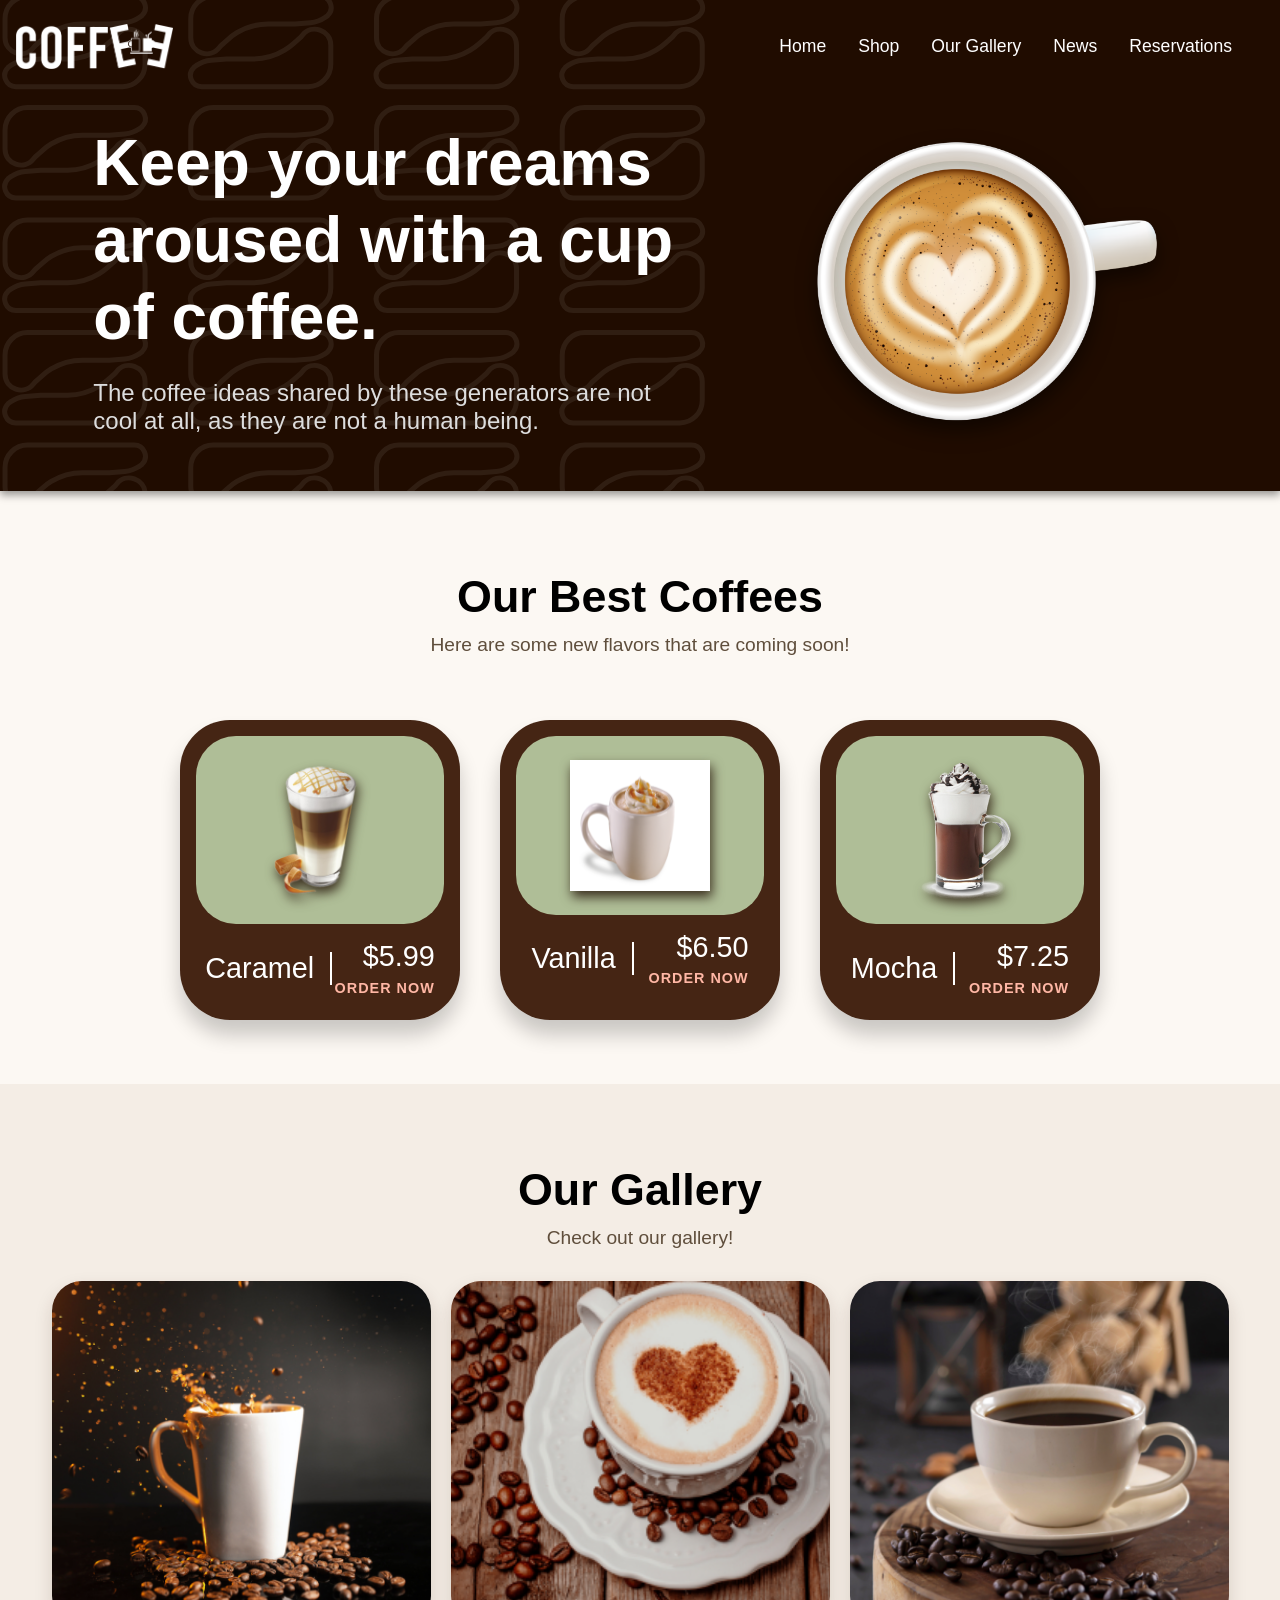
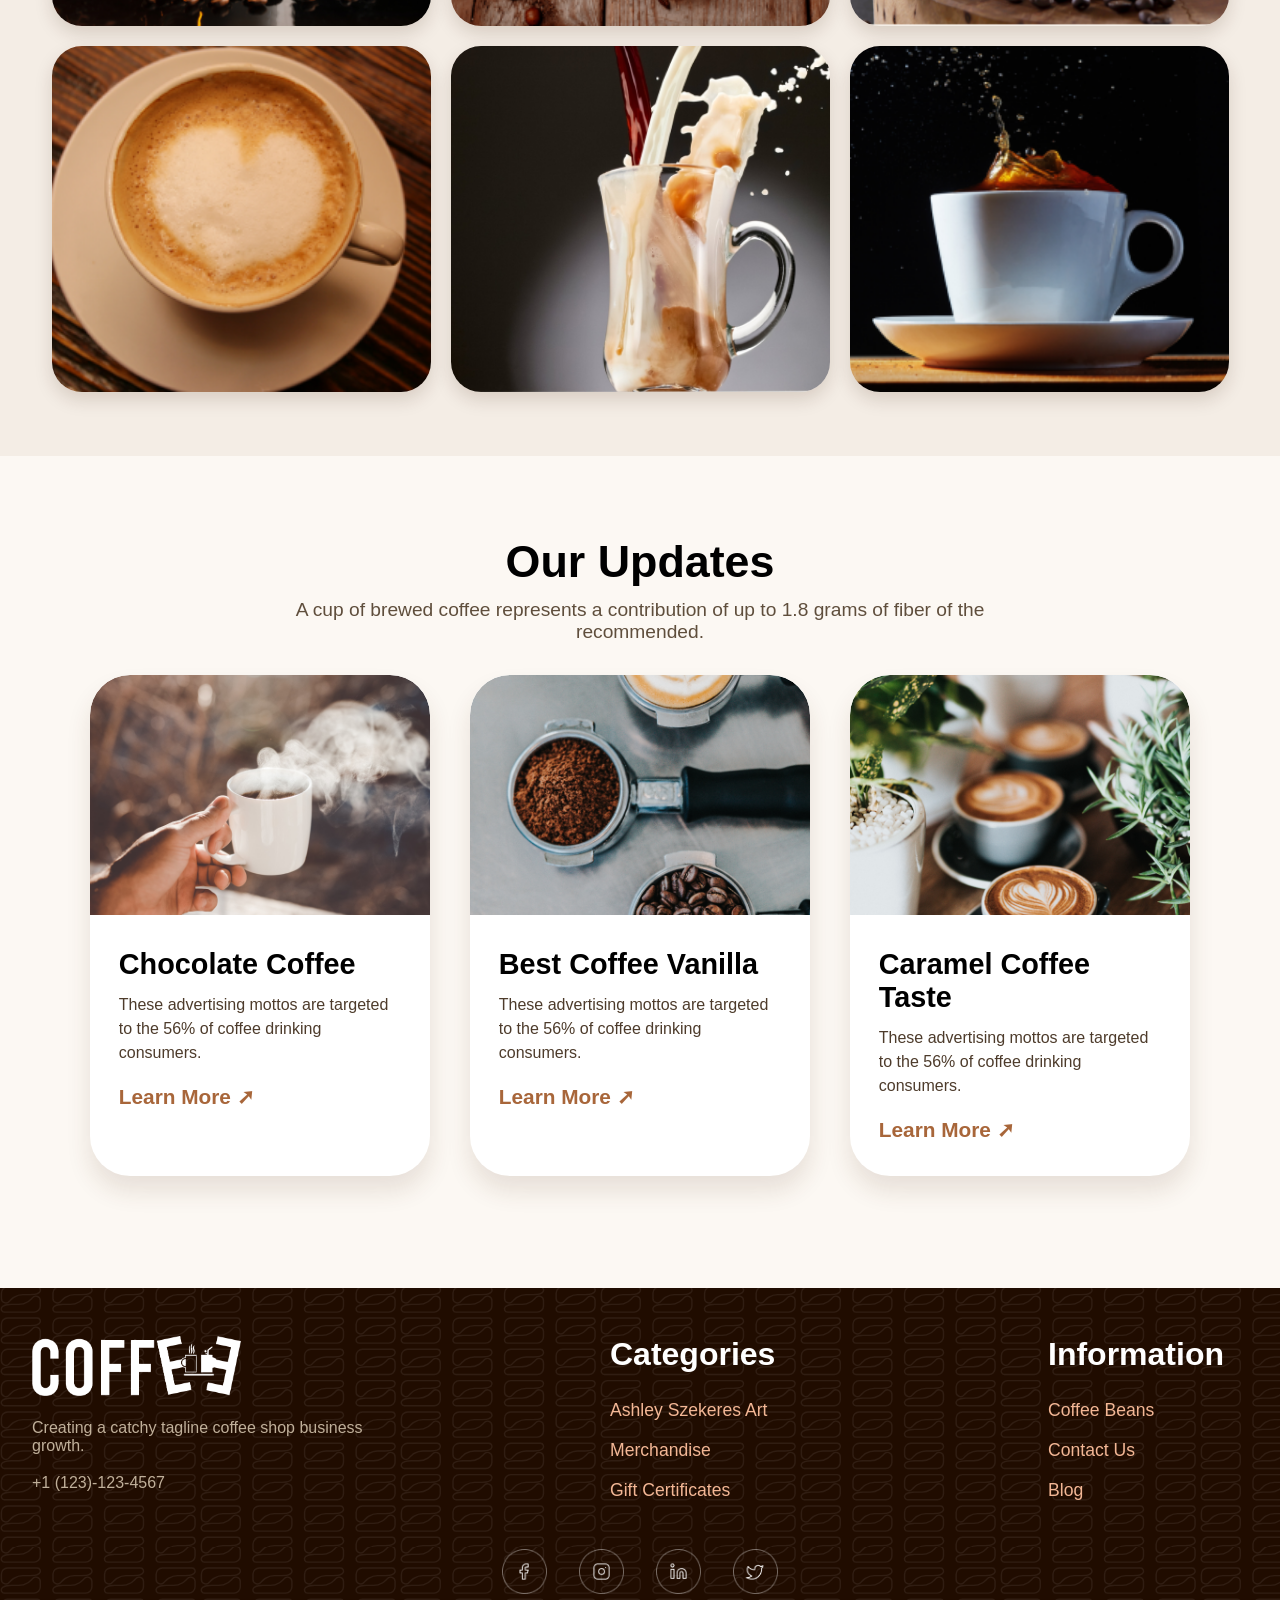
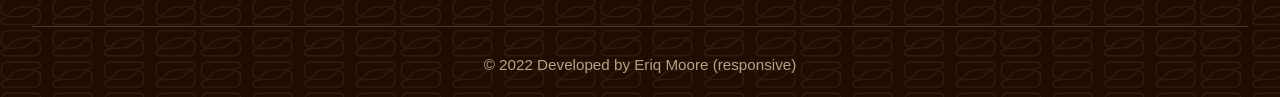
==== tast.html @ a54e6031 "add tast" ====
<!DOCTYPE html>
<html lang="en">
<head>
  <meta charset="UTF-8" />
  <meta name="viewport" content="width=device-width, initial-scale=1.0" />
  <title>MY COFFEE SHOP · responsive</title>
  <style>
    /* reset & base */
    * {
      margin: 0;
      padding: 0;
      box-sizing: border-box;
    }

    body {
      font-family: Arial, Helvetica, sans-serif;
      background-color: #fcf8f3;
      width: 100%;
      overflow-x: hidden;
    }

    /* ----- section 1 (hero) ----- */
    .sec1 {
      background-image: url('imgsorce/imgi_21_coffee-beans.svg'); /* fallback bean pattern */
      background-repeat: no-repeat;
      background-size: 45rem;
      background-color: #200c00;
      padding: 0 0 1.5rem 0;
      box-shadow: 0 4px 8px rgba(0,0,0,0.4);
      color: white;
    }

    header {
      padding: 1.5rem 1rem;
    }

    nav {
      display: flex;
      align-items: center;
      justify-content: space-between;
      flex-wrap: wrap;
    }

    .logo img {
      height: 45px;
      width: auto;
      display: block;
    }

    .manu {
      display: flex;
      align-items: center;
      gap: 2rem;
      list-style: none;
    }

    .manu li {
      color: white;
      font-size: 1.1rem;
      font-weight: 400;
      white-space: nowrap;
      cursor: default;
      transition: color 0.2s;
    }
    .manu li:hover { color: #e4b393; }

    .trogolbuton img {
      height: 45px;
      display: none;
      cursor: pointer;
      filter: brightness(0) invert(1);
    }

    /* hero row */
    .hero {
      display: flex;
      align-items: center;
      justify-content: space-evenly;
      flex-wrap: wrap;
      gap: 2rem;
      padding: 1rem 2rem 2rem;
    }

    .hero .taxt {
      max-width: 600px;
      min-width: 300px;
      flex: 1 1 400px;
    }

    .hero .taxt h1 {
      font-size: clamp(2.5rem, 8vw, 4rem);
      font-weight: 600;
      line-height: 1.2;
      margin: 1rem 0 1.5rem;
    }

    .hero .taxt p {
      font-size: clamp(1.1rem, 4vw, 1.5rem);
      color: #ddd;
      max-width: 560px;
    }

    .img-hero {
      flex: 0 1 400px;
      text-align: center;
    }
    .img-hero img {
      width: 100%;
      max-width: 500px;
      height: auto;
      filter: drop-shadow(0 10px 10px rgba(0,0,0,0.5));
    }

    /* ----- shared headings ----- */
    .heading {
      text-align: center;
      padding: 4rem 2rem 2rem;
    }
    .heading h2 {
      font-size: clamp(2rem, 6vw, 2.8rem);
      margin-bottom: 0.75rem;
    }
    .heading p {
      font-size: 1.2rem;
      color: #5f4e3c;
      max-width: 700px;
      margin: 0 auto;
    }

    /* ----- section 2 cards (best coffee) ----- */
    .sec2 {
      padding: 1rem 2rem 4rem;
    }
    .all-card {
      display: flex;
      flex-wrap: wrap;
      align-items: stretch;
      justify-content: center;
      gap: 2.5rem;
      margin-top: 2rem;
    }
    .card {
      width: 280px;
      background: #452514;
      border-radius: 50px;
      padding: 1rem 1rem 1.5rem;
      display: flex;
      flex-direction: column;
      box-shadow: 0 15px 20px rgba(0,0,0,0.2);
      transition: transform 0.2s;
    }
    .card:hover { transform: scale(1.02); }
    .img-card {
      background: #afbe97;
      border-radius: 40px;
      padding: 1.5rem 0.5rem;
      display: flex;
      justify-content: center;
      margin-bottom: 1rem;
    }
    .img-card img {
      width: 140px;
      height: auto;
      filter: drop-shadow(2px 6px 6px #3a2e1e);
    }
    .tast-card {
      display: flex;
      align-items: center;
      justify-content: space-around;
      color: white;
      padding: 0 0.5rem;
    }
    .tast-card .taxt {
      border-right: 2px solid white;
      padding-right: 1rem;
    }
    .tast-card .taxt h2 {
      font-size: 1.8rem;
      font-weight: 300;
    }
    .price {
      display: flex;
      flex-direction: column;
      gap: 0.4rem;
      align-items: flex-end;
    }
    .price h3 {
      font-size: 1.8rem;
      font-weight: 500;
    }
    .price a {
      color: #ffb7a5;
      text-decoration: none;
      font-weight: bold;
      font-size: 0.9rem;
      letter-spacing: 1px;
    }

    /* ----- section 3 gallery (grid) ----- */
    .sec3 {
      padding: 1rem 2rem 4rem;
      background: #f4ede5;
    }
    .img-gallery {
        justify-content: center;
        display: grid;
        grid-template-columns: 379px 379px 379px;
        grid-template-rows: auto;
        gap: 20px;
        max-width: 1300px;
        margin: 0 auto;
    }
    .img-gallery .img {
      overflow: hidden;
      border-radius: 30px;
      box-shadow: 0 8px 18px rgba(60, 30, 10, 0.15);
    }
    .img-gallery img {
      width: 100%;
      height: 100%;
      object-fit: cover;
      display: block;
      transition: transform 0.4s;
    }
    .img-gallery img:hover { transform: scale(1.05); }

    /* special offset for one image (optional keep) */
    #img5 { margin-top: 0; } /* reset, we rely on grid */

    /* ----- section 4 updates (cards) ----- */
    .sec4 {
      padding: 1rem 2rem 5rem;
    }
    .all-pdt-card {
      display: flex;
      flex-wrap: wrap;
      align-items: stretch;
      justify-content: center;
      gap: 2.5rem;
      max-width: 1300px;
      margin: 0 auto;
    }
    .pdt-card {
      width: 340px;
      background: white;
      border-radius: 40px;
      box-shadow: 0 15px 25px rgba(84, 48, 22, 0.12);
      transition: all 0.2s;
      overflow: hidden;
    }
    .pdt-card:hover { box-shadow: 0 20px 30px rgba(99, 59, 28, 0.25); }
    .pdt-card .img img {
      width: 100%;
      height: 240px;
      object-fit: cover;
      border-radius: 40px 40px 0 0;
    }
    .pdt-card .taxt {
      padding: 1.8rem 1.8rem 2rem;
    }
    .pdt-card .taxt h2 {
      font-size: 1.8rem;
      margin-bottom: 0.5rem;
    }
    .pdt-card .taxt p {
      color: #4d3b2b;
      margin: 0.8rem 0 1.2rem;
      line-height: 1.5;
    }
    .pdt-card .taxt a {
      text-decoration: none;
    }
    .pdt-card .taxt h3 {
      color: #a8663a;
      font-size: 1.3rem;
      display: inline-block;
      border-bottom: 2px solid transparent;
      transition: border-color 0.2s;
    }
    .pdt-card .taxt h3:hover { border-color: #a8663a; }

    /* ----- footer / sec5 ----- */
    .sec5 {
      background-image: url('imgsorce/imgi_21_coffee-beans.svg');
      background-size: 200px;
      background-color: #200c00;
      color: white;
      padding: 3rem 2rem 1.5rem;
      margin-top: 2rem;
    }
    .fut-taxt {
      display: flex;
      flex-wrap: wrap;
      justify-content: space-between;
      gap: 3rem 2rem;
      max-width: 1300px;
      margin: 0 auto 3rem;
    }
    .one, .tow, .three {
      display: flex;
      flex-direction: column;
      gap: 1.2rem;
      min-width: 200px;
    }
    .one p { color: #c0b09a; max-width: 340px; }
    .tow a, .three a {
      color: #f3b795;
      text-decoration: none;
      font-size: 1.1rem;
    }
    .tow a:hover, .three a:hover { text-decoration: underline; }
    .tow h1, .three h1 {
      font-size: 2rem;
      margin-bottom: 0.5rem;
      color: white;
    }
    .logo-fut img { height: 60px; }

    .sos-logo {
      display: flex;
      justify-content: center;
      gap: 2rem;
      margin: 2.5rem 0 2rem;
    }
    .sos-logo .logo img {
      height: 45px;
      width: auto;
      filter: brightness(0) invert(1);
      transition: transform 0.2s;
    }
    .sos-logo .logo img:hover { transform: scale(1.15); }

    .copy {
      text-align: center;
      color: #b9a187;
      font-size: 0.95rem;
      border-top: 1px solid #4d3624;
      padding-top: 1.8rem;
    }

    /* ---------- responsive breakpoints ---------- */

    /* tablet & medium screens */
    @media (max-width: 900px) {
      .hero .taxt h1 { font-size: 3rem; }
      .fut-taxt { flex-direction: column; align-items: flex-start; }
    }

    /* mobile main breakpoint 778px */
    @media (max-width: 778px) {
      /* header collapse */
      .manu li:not(:last-child) { display: none; }
      .trogolbuton img { display: block; }

      .hero {
        flex-direction: column;
        text-align: center;
      }
      .hero .taxt p { margin-left: auto; margin-right: auto; }

      /* section2 cards become column but fine */
      .all-card { gap: 2rem; }

      /* gallery grid single column already ok */

      /* product cards */
      .pdt-card { width: 100%; max-width: 450px; }

      /* footer */
      .fut-taxt { gap: 2rem; }
      .one p { width: auto; }
    }

    /* small phones */
    @media (max-width: 480px) {
      .logo img { height: 38px; }
      .manu { gap: 1rem; }
      .hero .taxt h1 { font-size: 2.4rem; }
      .heading { padding: 2.5rem 1rem; }
      .sec2, .sec3, .sec4 { padding-left: 1rem; padding-right: 1rem; }
      .card { width: 100%; }
    }

    /* re-enable previously hidden sections (they were set to display:none) */
    .sec2, .sec3, .sec4, .sec5 {
      display: block; /* override old inline style */
    }
    /* additionally ensure sec2 etc visible */
    .sec2 { display: block; }
    .sec3 { display: block; }
    .sec4 { display: block; }
    .sec5 { display: block; }
  </style>
</head>
<body>
  <div class="sec1">
    <header>
      <nav>
        <div class="logo">
          <img src="./imgsorce/logo/COFFEE W LOGO.png" alt="COFFEE W LOGO">
        </div>
        <ul class="manu">
          <li>Home</li>
          <li>Shop</li>
          <li>Our Gallery</li>
          <li>News</li>
          <li>Reservations</li>
          <div class="trogolbuton">
            <img src="./imgsorce/icons8-what-3-words-64.png" alt="menu">
          </div>
        </ul>
      </nav>
    </header>
    <div class="hero">
      <div class="taxt">
        <h1>Keep your dreams aroused with a cup of coffee.</h1>
        <p>The coffee ideas shared by these generators are not cool at all, as they are not a human being.</p>
      </div>
      <div class="img-hero">
        <img src="./imgsorce/imgi_2_hero-coffee.png" alt="hero coffee cup">
      </div>
    </div>
  </div>

  <div class="sec2">
    <div class="heading">
      <h2>Our Best Coffees</h2>
      <p>Here are some new flavors that are coming soon!</p>
    </div>
    <div class="all-card">
      <div class="card">
        <div class="img-card">
          <img src="./imgsorce/imgi_3_svgegg-1.svg" alt="caramel coffee">
        </div>
        <div class="tast-card">
          <div class="taxt"><h2>Caramel</h2></div>
          <div class="price"><h3>$5.99</h3><a href="#">ORDER NOW</a></div>
        </div>
      </div>
      <div class="card">
        <div class="img-card">
          <img src="./imgsorce/imgi_4_svgegg-2.svg" alt="vanilla coffee">
        </div>
        <div class="tast-card">
          <div class="taxt"><h2>Vanilla</h2></div>
          <div class="price"><h3>$6.50</h3><a href="#">ORDER NOW</a></div>
        </div>
      </div>
      <div class="card">
        <div class="img-card">
          <img src="./imgsorce/imgi_5_svgegg-3.svg" alt="mocha">
        </div>
        <div class="tast-card">
          <div class="taxt"><h2>Mocha</h2></div>
          <div class="price"><h3>$7.25</h3><a href="#">ORDER NOW</a></div>
        </div>
      </div>
    </div>
  </div>

  <div class="sec3">
    <div class="heading">
      <h2>Our Gallery</h2>
      <p>Check out our gallery!</p>
    </div>
    <div class="img-gallery">
      <div class="img" id="img1"><img src="./imgsorce/imgi_6_pic1.png" alt="pic1"></div>
      <div class="img" id="img2"><img src="./imgsorce/imgi_7_pic2.png" alt="pic2"></div>
      <div class="img" id="img3"><img src="./imgsorce/imgi_8_pic3.png" alt="pic3"></div>
      <div class="img" id="img4"><img src="./imgsorce/imgi_9_pic4.png" alt="pic4"></div>
      <div class="img" id="img5"><img src="./imgsorce/imgi_10_pic5.png" alt="pic5"></div>
      <div class="img" id="img6"><img src="./imgsorce/imgi_11_pic6.png" alt="pic6"></div>
    </div>
  </div>

  <div class="sec4">
    <div class="heading">
      <h2>Our Updates</h2>
      <p>A cup of brewed coffee represents a contribution of up to 1.8 grams of fiber of the recommended.</p>
    </div>
    <div class="all-pdt-card">
      <div class="pdt-card">
        <div class="img"><img src="./imgsorce/imgi_18_card1.png" alt="chocolate"></div>
        <div class="taxt"><h2>Chocolate Coffee</h2><p>These advertising mottos are targeted to the 56% of coffee drinking consumers.</p><a href="#"><h3>Learn More ➚</h3></a></div>
      </div>
      <div class="pdt-card">
        <div class="img"><img src="./imgsorce/imgi_19_card2.png" alt="vanilla"></div>
        <div class="taxt"><h2>Best Coffee Vanilla</h2><p>These advertising mottos are targeted to the 56% of coffee drinking consumers.</p><a href="#"><h3>Learn More ➚</h3></a></div>
      </div>
      <div class="pdt-card">
        <div class="img"><img src="./imgsorce/imgi_20_card3.png" alt="caramel"></div>
        <div class="taxt"><h2>Caramel Coffee Taste</h2><p>These advertising mottos are targeted to the 56% of coffee drinking consumers.</p><a href="#"><h3>Learn More ➚</h3></a></div>
      </div>
    </div>
  </div>

  <div class="sec5">
    <div class="fut-taxt">
      <div class="one">
        <div class="logo-fut"><img src="./imgsorce/logo/COFFEE W LOGO.png" alt="logo"></div>
        <p>Creating a catchy tagline coffee shop business growth.</p>
        <p>+1 (123)-123-4567</p>
      </div>
      <div class="tow">
        <h1>Categories</h1>
        <a href="#">Ashley Szekeres Art</a>
        <a href="#">Merchandise</a>
        <a href="#">Gift Certificates</a>
      </div>
      <div class="three">
        <h1>Information</h1>
        <a href="#">Coffee Beans</a>
        <a href="#">Contact Us</a>
        <a href="#">Blog</a>
      </div>
    </div>
    <div class="sos-logo">
      <div class="logo"><img src="./imgsorce/imgi_15_Facebook.png" alt="fb"></div>
      <div class="logo"><img src="./imgsorce/imgi_16_Instagram.png" alt="ig"></div>
      <div class="logo"><img src="./imgsorce/imgi_17_Linkdin.png" alt="linkedin"></div>
      <div class="logo"><img src="./imgsorce/imgi_14_Twitter.png" alt="twitter"></div>
    </div>
    <div class="copy"><p>© 2022 Developed by Eriq Moore (responsive)</p></div>
  </div>
</body>
</html>
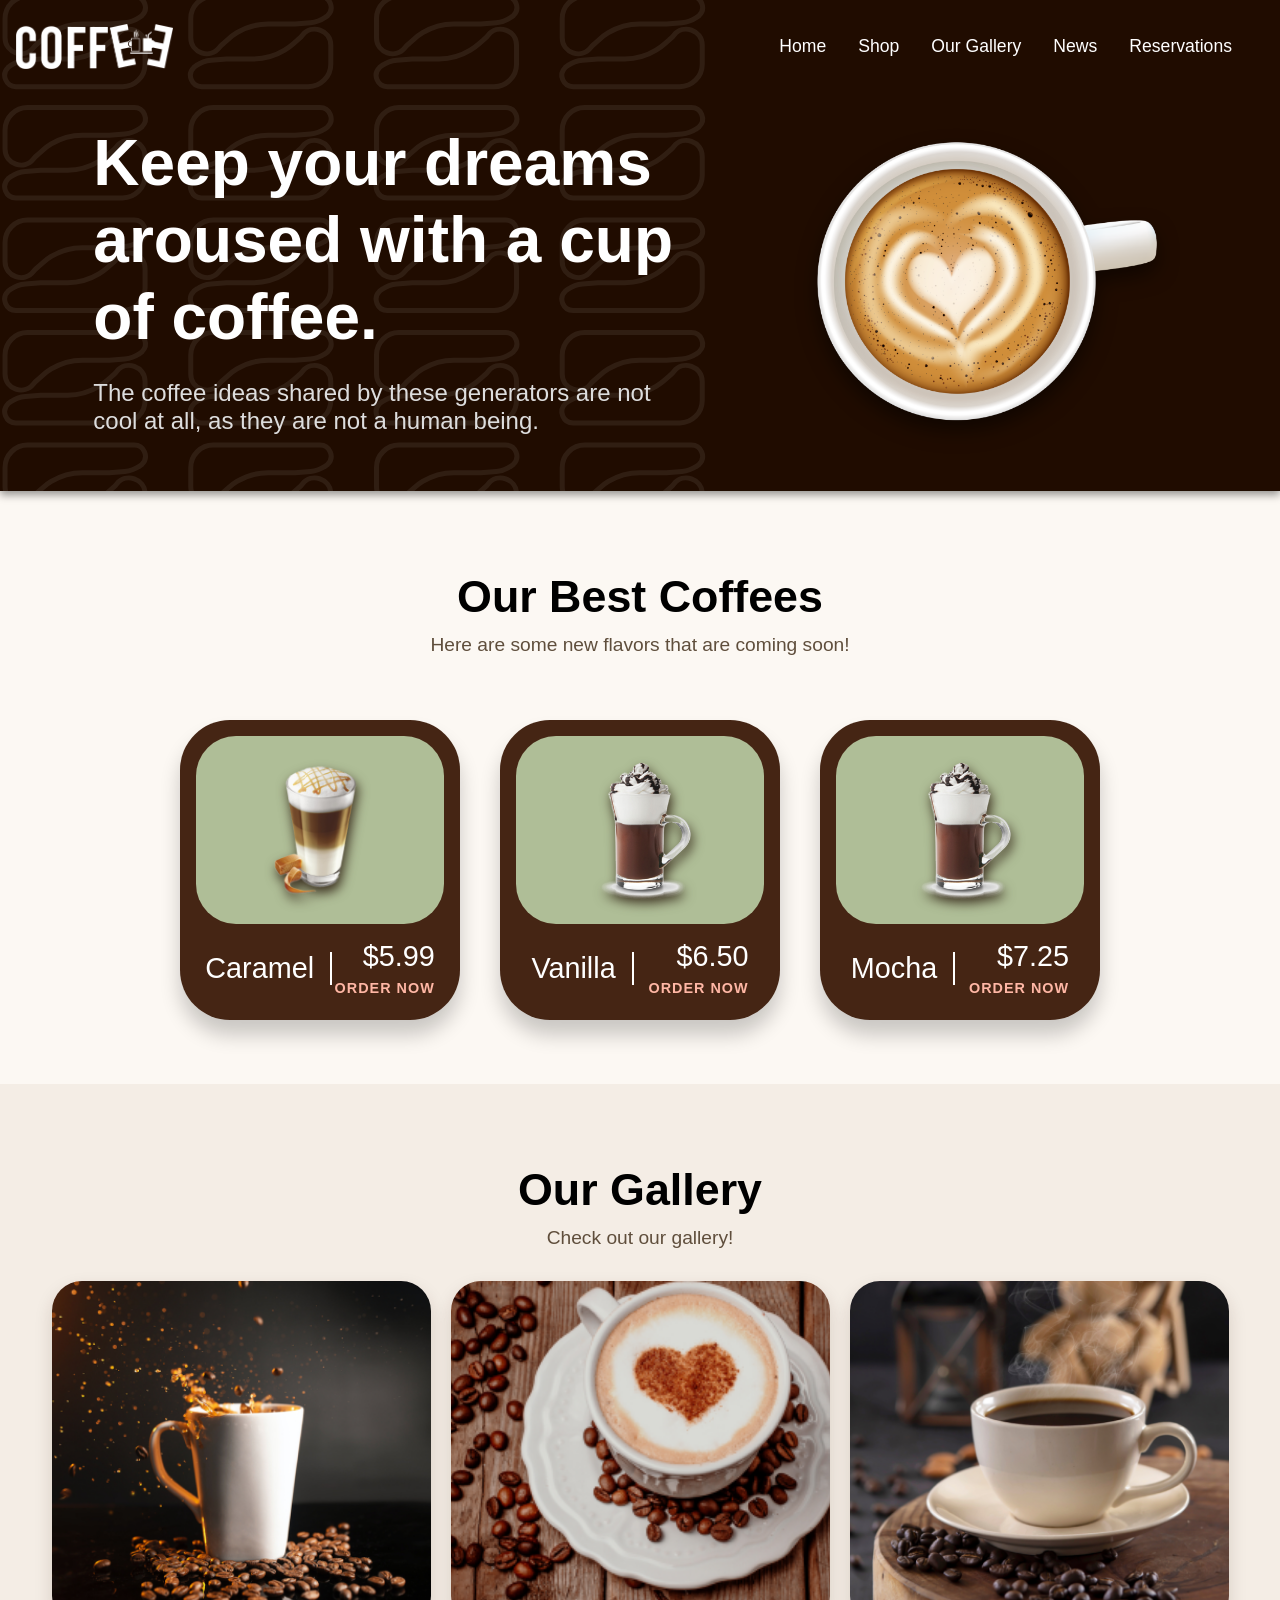
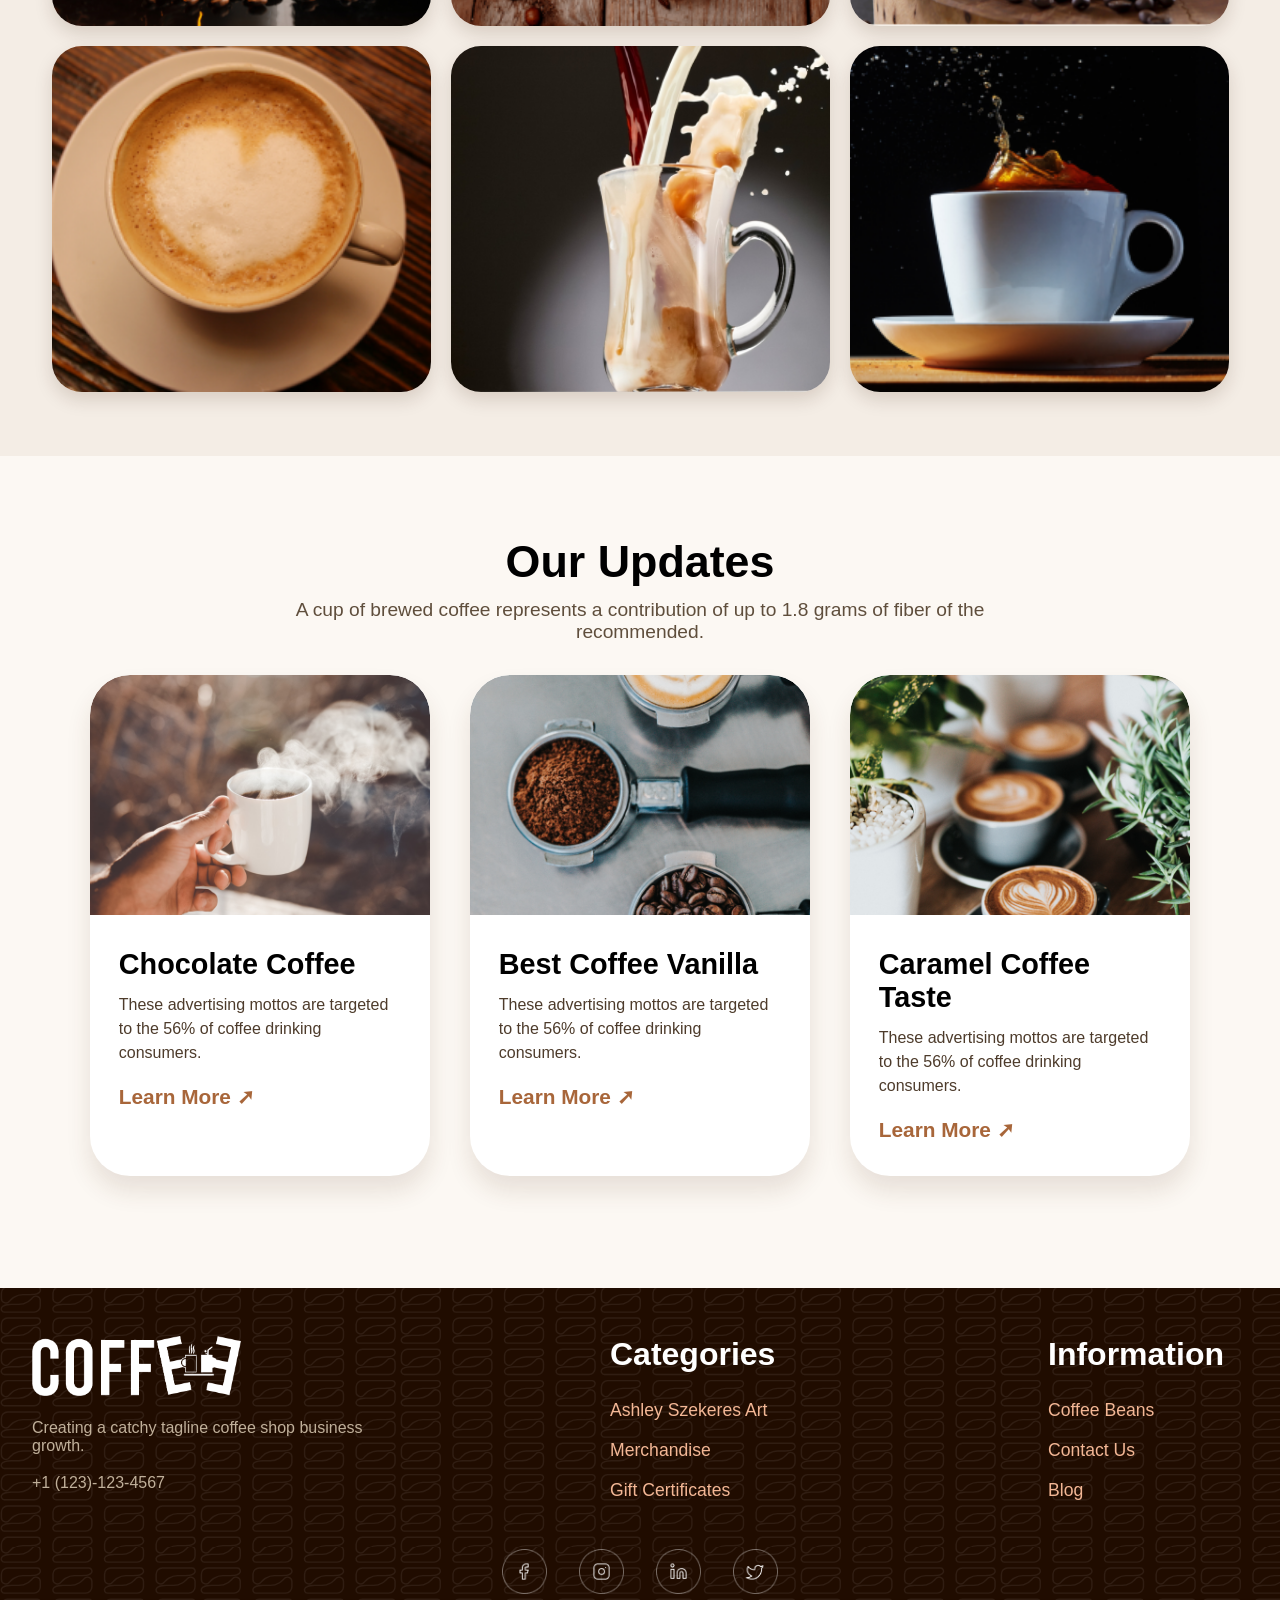
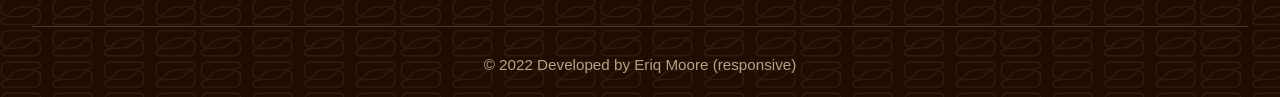
==== commit c1093641: "add" ====
--- a/tast.html
+++ b/tast.html
@@ -439,7 +439,7 @@
       </div>
       <div class="card">
         <div class="img-card">
-          <img src="./imgsorce/imgi_4_svgegg-2.svg" alt="vanilla coffee">
+          <img src="./imgsorce/imgi_5_svgegg-3.svg" alt="vanilla coffee">
         </div>
         <div class="tast-card">
           <div class="taxt"><h2>Vanilla</h2></div>
@@ -511,7 +511,7 @@
         <h1>Information</h1>
         <a href="#">Coffee Beans</a>
         <a href="#">Contact Us</a>
-        <a href="#">Blog</a>
+        <a href="./index.html">Blog</a>
       </div>
     </div>
     <div class="sos-logo">
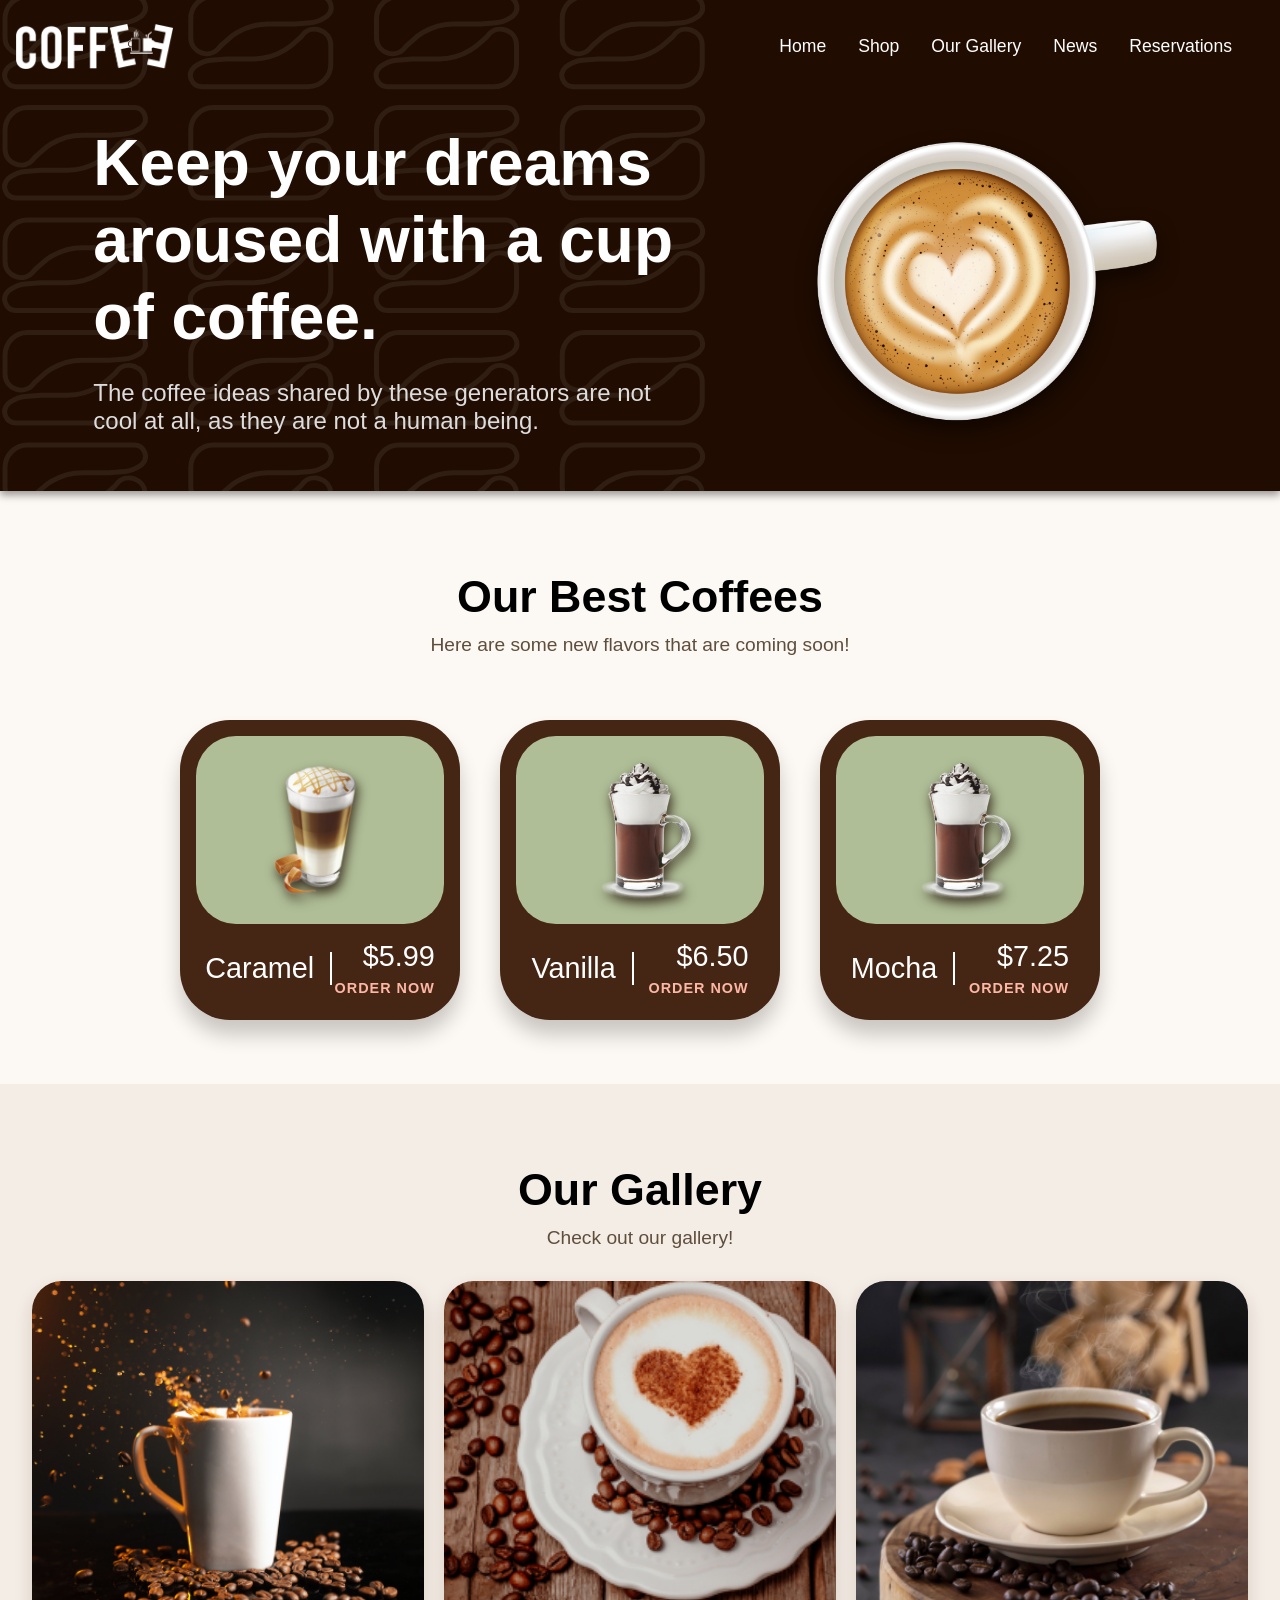
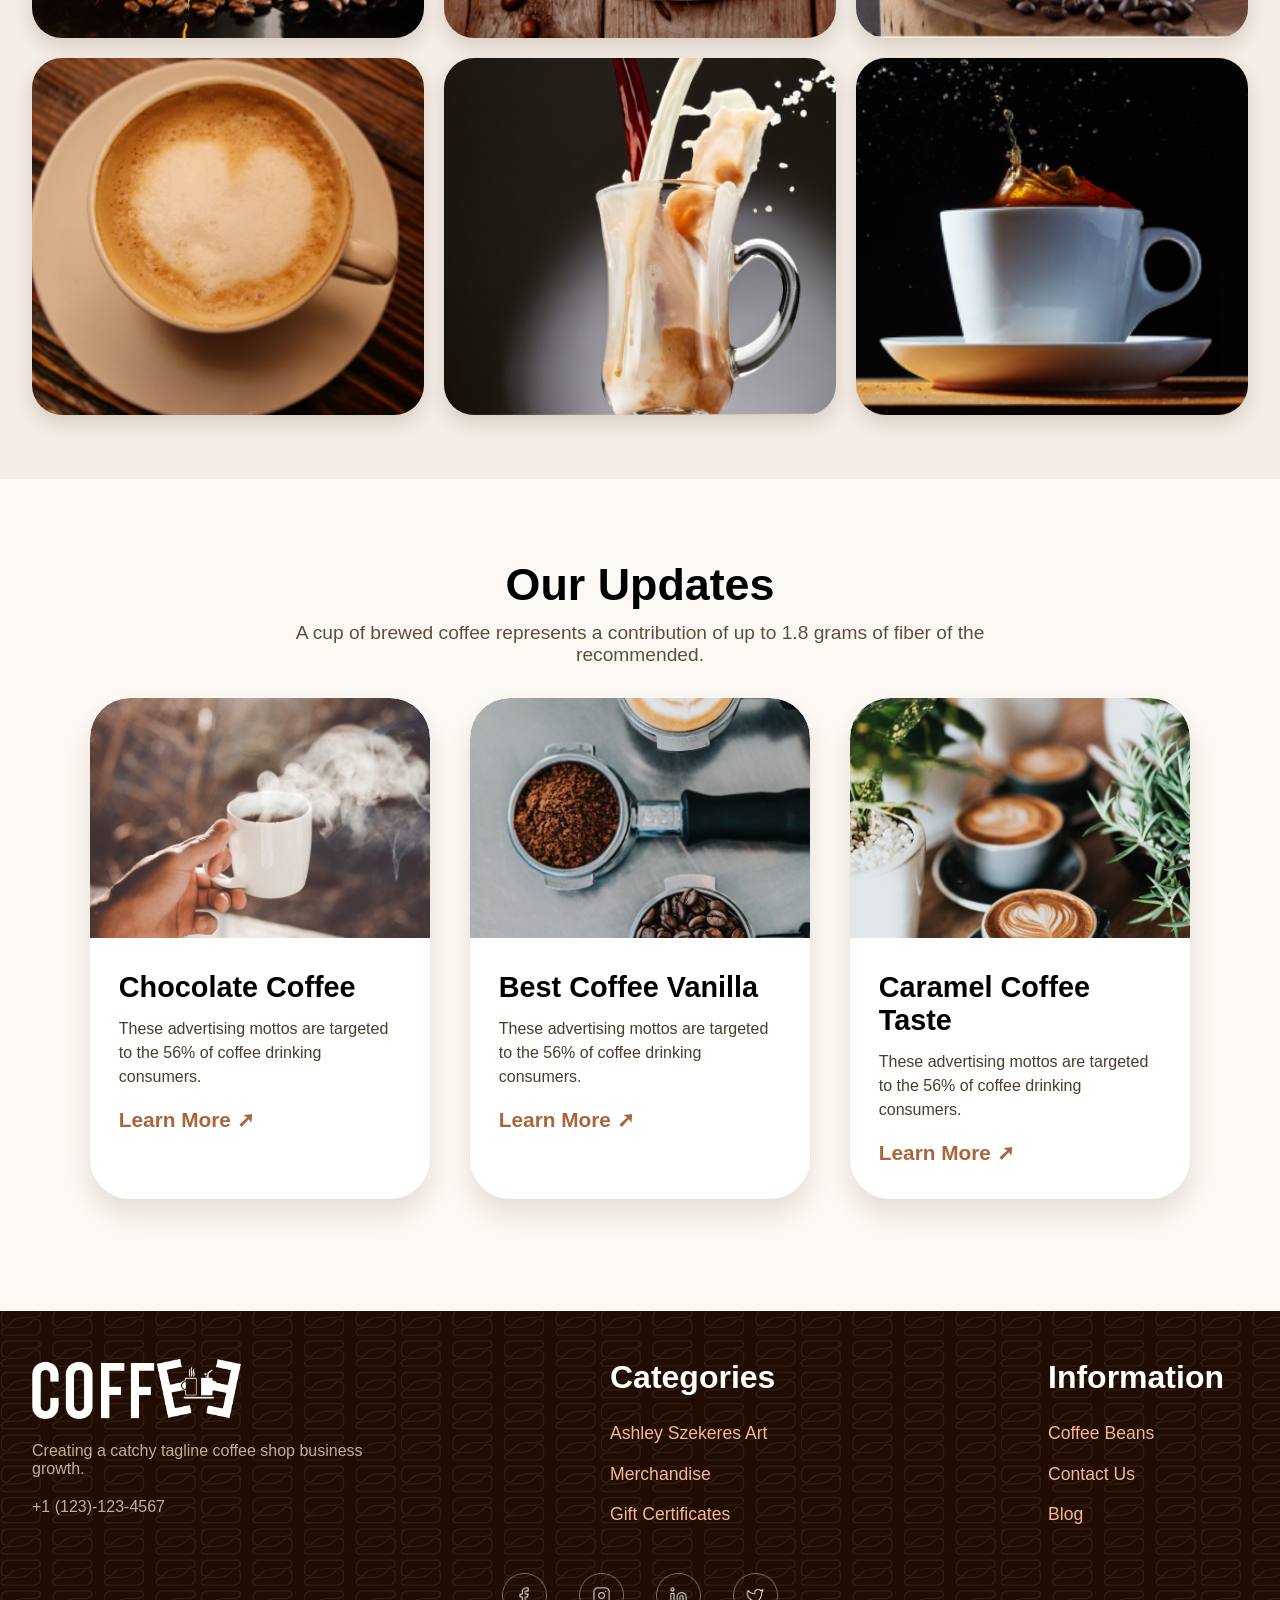
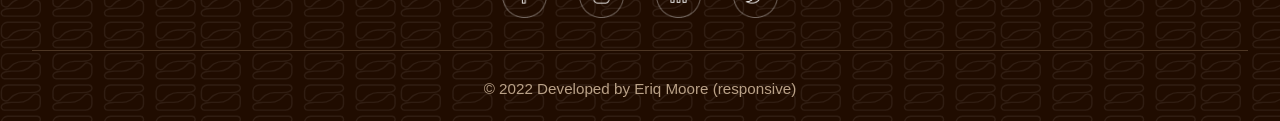
==== commit d42eabf4: "add" ====
--- a/tast.html
+++ b/tast.html
@@ -204,7 +204,7 @@
     .img-gallery {
         justify-content: center;
         display: grid;
-        grid-template-columns: 379px 379px 379px;
+        grid-template-columns: repeat(3, 1fr);
         grid-template-rows: auto;
         gap: 20px;
         max-width: 1300px;
@@ -362,6 +362,9 @@
       .all-card { gap: 2rem; }
 
       /* gallery grid single column already ok */
+        .img-gallery {
+          grid-template-columns: repeat(2, 1fr);
+    }
 
       /* product cards */
       .pdt-card { width: 100%; max-width: 450px; }
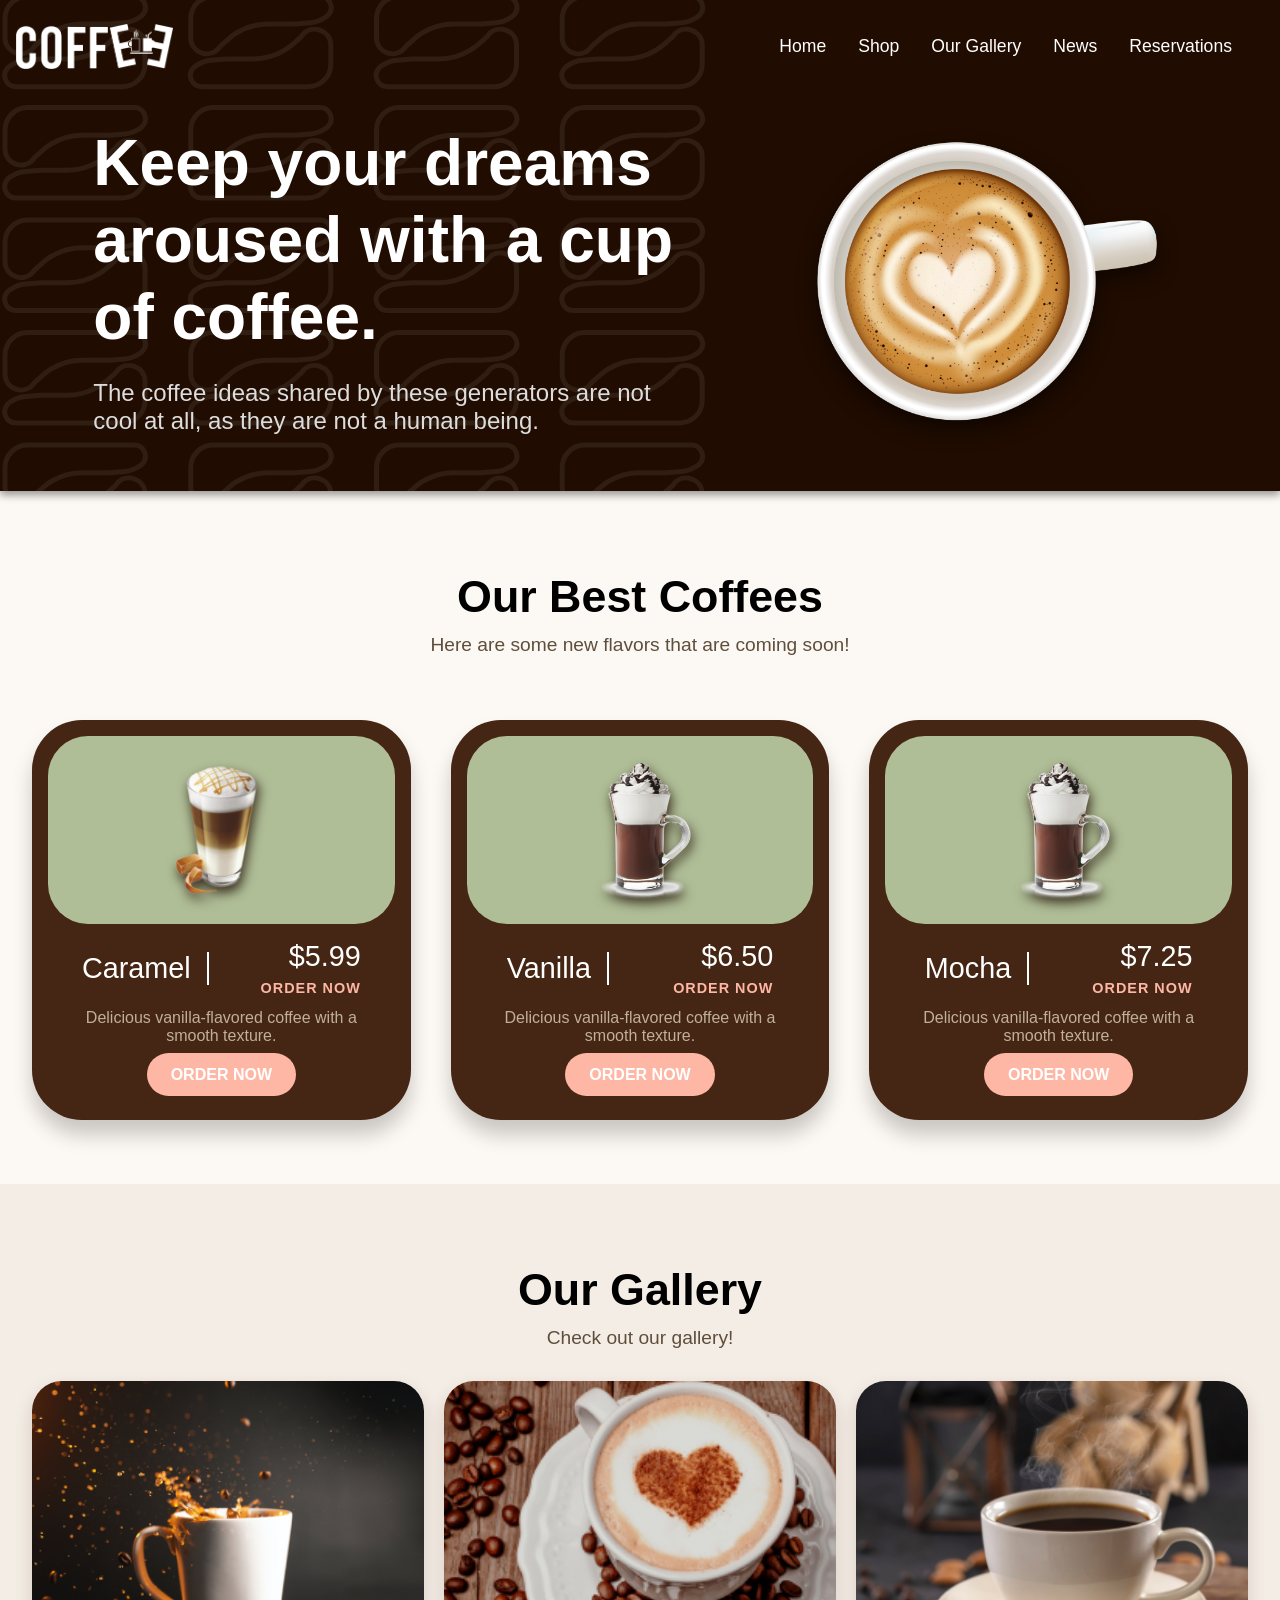
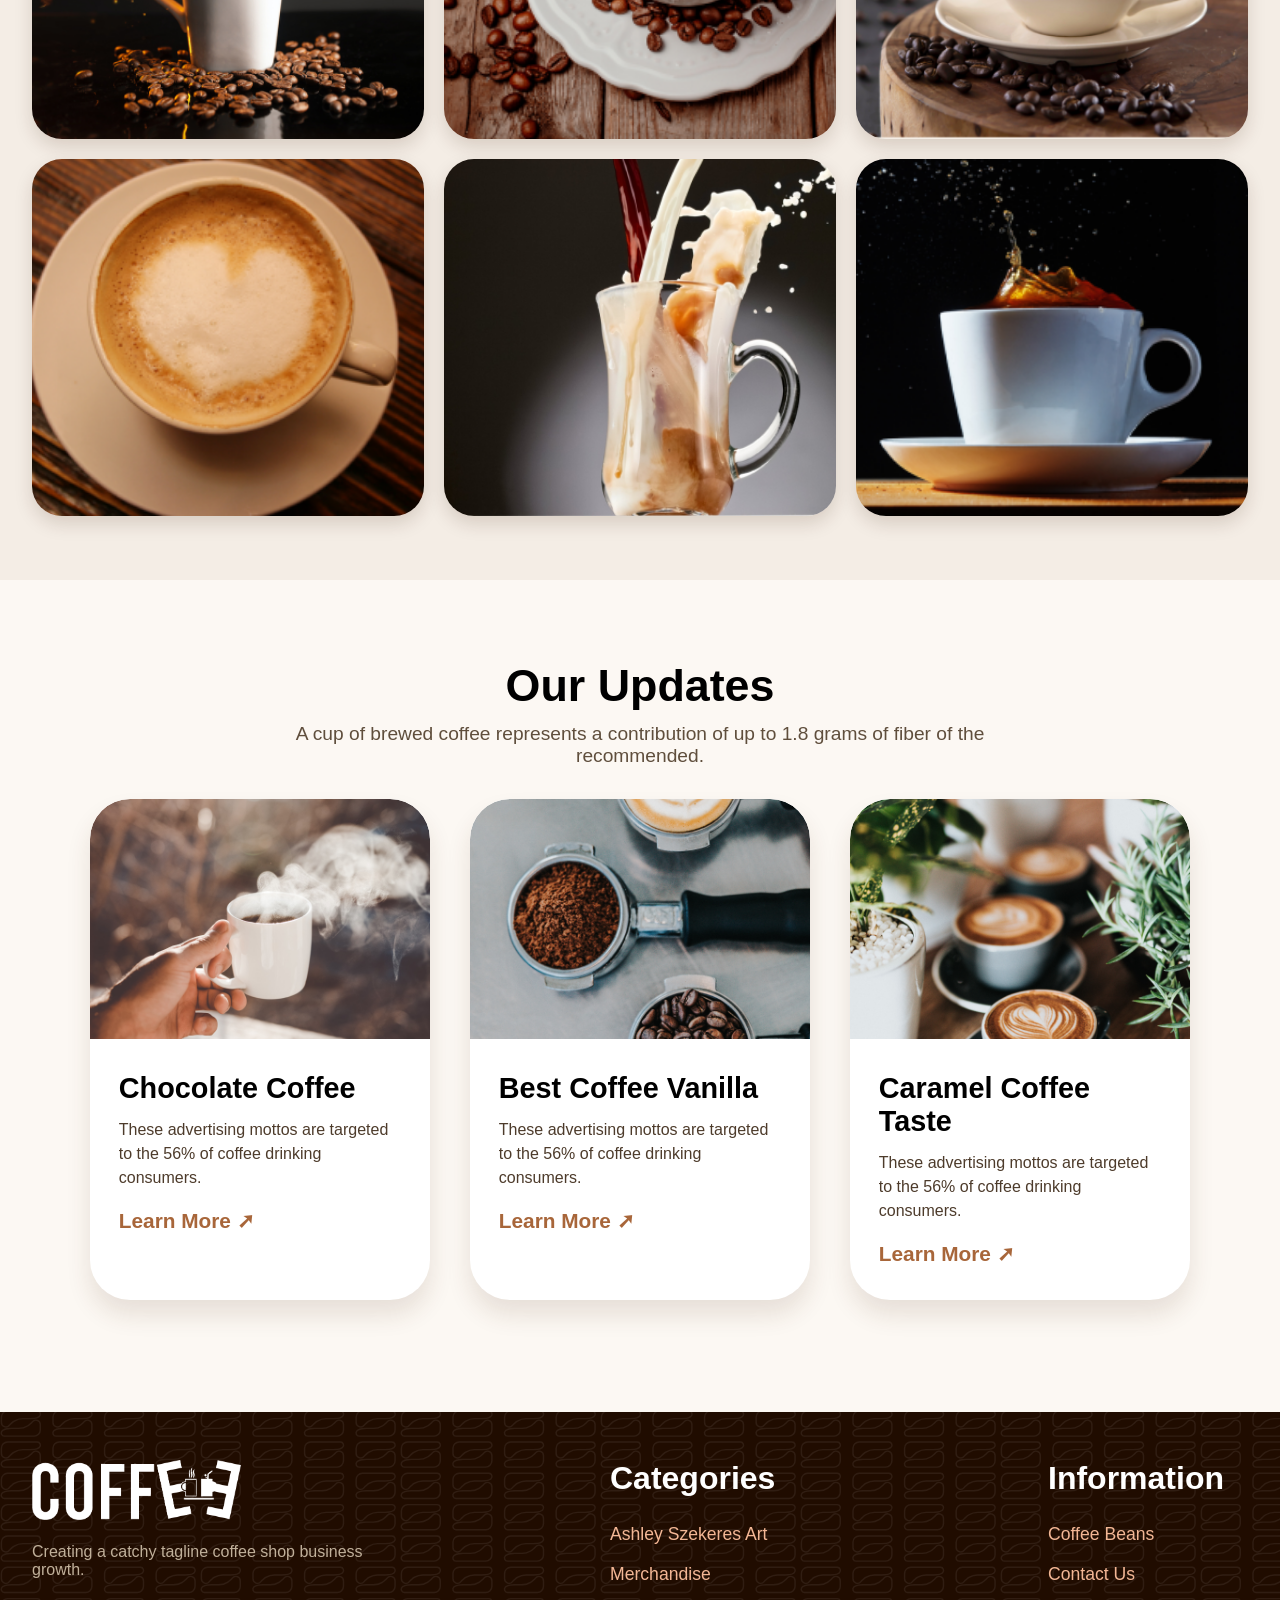
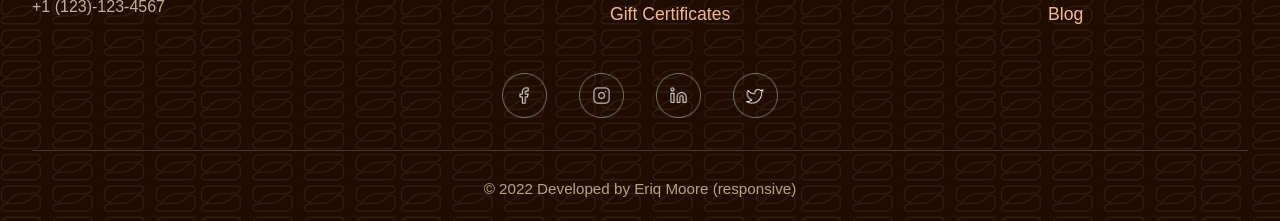
==== commit 056d0e73: "add" ====
--- a/tast.html
+++ b/tast.html
@@ -1,529 +1,640 @@
-<!DOCTYPE html>
+<!doctype html>
 <html lang="en">
-<head>
-  <meta charset="UTF-8" />
-  <meta name="viewport" content="width=device-width, initial-scale=1.0" />
-  <title>MY COFFEE SHOP · responsive</title>
-  <style>
-    /* reset & base */
-    * {
-      margin: 0;
-      padding: 0;
-      box-sizing: border-box;
-    }
-
-    body {
-      font-family: Arial, Helvetica, sans-serif;
-      background-color: #fcf8f3;
-      width: 100%;
-      overflow-x: hidden;
-    }
-
-    /* ----- section 1 (hero) ----- */
-    .sec1 {
-      background-image: url('imgsorce/imgi_21_coffee-beans.svg'); /* fallback bean pattern */
-      background-repeat: no-repeat;
-      background-size: 45rem;
-      background-color: #200c00;
-      padding: 0 0 1.5rem 0;
-      box-shadow: 0 4px 8px rgba(0,0,0,0.4);
-      color: white;
-    }
-
-    header {
-      padding: 1.5rem 1rem;
-    }
-
-    nav {
-      display: flex;
-      align-items: center;
-      justify-content: space-between;
-      flex-wrap: wrap;
-    }
-
-    .logo img {
-      height: 45px;
-      width: auto;
-      display: block;
-    }
-
-    .manu {
-      display: flex;
-      align-items: center;
-      gap: 2rem;
-      list-style: none;
-    }
-
-    .manu li {
-      color: white;
-      font-size: 1.1rem;
-      font-weight: 400;
-      white-space: nowrap;
-      cursor: default;
-      transition: color 0.2s;
-    }
-    .manu li:hover { color: #e4b393; }
-
-    .trogolbuton img {
-      height: 45px;
-      display: none;
-      cursor: pointer;
-      filter: brightness(0) invert(1);
-    }
-
-    /* hero row */
-    .hero {
-      display: flex;
-      align-items: center;
-      justify-content: space-evenly;
-      flex-wrap: wrap;
-      gap: 2rem;
-      padding: 1rem 2rem 2rem;
-    }
-
-    .hero .taxt {
-      max-width: 600px;
-      min-width: 300px;
-      flex: 1 1 400px;
-    }
-
-    .hero .taxt h1 {
-      font-size: clamp(2.5rem, 8vw, 4rem);
-      font-weight: 600;
-      line-height: 1.2;
-      margin: 1rem 0 1.5rem;
-    }
-
-    .hero .taxt p {
-      font-size: clamp(1.1rem, 4vw, 1.5rem);
-      color: #ddd;
-      max-width: 560px;
-    }
-
-    .img-hero {
-      flex: 0 1 400px;
-      text-align: center;
-    }
-    .img-hero img {
-      width: 100%;
-      max-width: 500px;
-      height: auto;
-      filter: drop-shadow(0 10px 10px rgba(0,0,0,0.5));
-    }
-
-    /* ----- shared headings ----- */
-    .heading {
-      text-align: center;
-      padding: 4rem 2rem 2rem;
-    }
-    .heading h2 {
-      font-size: clamp(2rem, 6vw, 2.8rem);
-      margin-bottom: 0.75rem;
-    }
-    .heading p {
-      font-size: 1.2rem;
-      color: #5f4e3c;
-      max-width: 700px;
-      margin: 0 auto;
-    }
-
-    /* ----- section 2 cards (best coffee) ----- */
-    .sec2 {
-      padding: 1rem 2rem 4rem;
-    }
-    .all-card {
-      display: flex;
-      flex-wrap: wrap;
-      align-items: stretch;
-      justify-content: center;
-      gap: 2.5rem;
-      margin-top: 2rem;
-    }
-    .card {
-      width: 280px;
-      background: #452514;
-      border-radius: 50px;
-      padding: 1rem 1rem 1.5rem;
-      display: flex;
-      flex-direction: column;
-      box-shadow: 0 15px 20px rgba(0,0,0,0.2);
-      transition: transform 0.2s;
-    }
-    .card:hover { transform: scale(1.02); }
-    .img-card {
-      background: #afbe97;
-      border-radius: 40px;
-      padding: 1.5rem 0.5rem;
-      display: flex;
-      justify-content: center;
-      margin-bottom: 1rem;
-    }
-    .img-card img {
-      width: 140px;
-      height: auto;
-      filter: drop-shadow(2px 6px 6px #3a2e1e);
-    }
-    .tast-card {
-      display: flex;
-      align-items: center;
-      justify-content: space-around;
-      color: white;
-      padding: 0 0.5rem;
-    }
-    .tast-card .taxt {
-      border-right: 2px solid white;
-      padding-right: 1rem;
-    }
-    .tast-card .taxt h2 {
-      font-size: 1.8rem;
-      font-weight: 300;
-    }
-    .price {
-      display: flex;
-      flex-direction: column;
-      gap: 0.4rem;
-      align-items: flex-end;
-    }
-    .price h3 {
-      font-size: 1.8rem;
-      font-weight: 500;
-    }
-    .price a {
-      color: #ffb7a5;
-      text-decoration: none;
-      font-weight: bold;
-      font-size: 0.9rem;
-      letter-spacing: 1px;
-    }
-
-    /* ----- section 3 gallery (grid) ----- */
-    .sec3 {
-      padding: 1rem 2rem 4rem;
-      background: #f4ede5;
-    }
-    .img-gallery {
+  <head>
+    <meta charset="UTF-8" />
+    <meta name="viewport" content="width=device-width, initial-scale=1.0" />
+    <title>MY COFFEE SHOP · responsive</title>
+    <style>
+      /* reset & base */
+      * {
+        margin: 0;
+        padding: 0;
+        box-sizing: border-box;
+      }
+
+      body {
+        font-family: Arial, Helvetica, sans-serif;
+        background-color: #fcf8f3;
+        width: 100%;
+        overflow-x: hidden;
+      }
+
+      /* ----- section 1 (hero) ----- */
+      .sec1 {
+        background-image: url('imgsorce/imgi_21_coffee-beans.svg'); /* fallback bean pattern */
+        background-repeat: no-repeat;
+        background-size: 45rem;
+        background-color: #200c00;
+        padding: 0 0 1.5rem 0;
+        box-shadow: 0 4px 8px rgba(0,0,0,0.4);
+        color: white;
+      }
+
+      header {
+        padding: 1.5rem 1rem;
+      }
+
+      nav {
+        display: flex;
+        align-items: center;
+        justify-content: space-between;
+        flex-wrap: wrap;
+      }
+
+      .logo img {
+        height: 45px;
+        width: auto;
+        display: block;
+      }
+
+      .manu {
+        display: flex;
+        align-items: center;
+        gap: 2rem;
+        list-style: none;
+      }
+
+      .manu li {
+        color: white;
+        font-size: 1.1rem;
+        font-weight: 400;
+        white-space: nowrap;
+        cursor: default;
+        transition: color 0.2s;
+      }
+      .manu li:hover { color: #e4b393; }
+
+      .trogolbuton img {
+        height: 45px;
+        display: none;
+        cursor: pointer;
+        filter: brightness(0) invert(1);
+      }
+
+      /* hero row */
+      .hero {
+        display: flex;
+        align-items: center;
+        justify-content: space-evenly;
+        flex-wrap: wrap;
+        gap: 2rem;
+        padding: 1rem 2rem 2rem;
+      }
+
+      .hero .taxt {
+        max-width: 600px;
+        min-width: 300px;
+        flex: 1 1 400px;
+      }
+
+      .hero .taxt h1 {
+        font-size: clamp(2.5rem, 8vw, 4rem);
+        font-weight: 600;
+        line-height: 1.2;
+        margin: 1rem 0 1.5rem;
+      }
+
+      .hero .taxt p {
+        font-size: clamp(1.1rem, 4vw, 1.5rem);
+        color: #ddd;
+        max-width: 560px;
+      }
+
+      .img-hero {
+        flex: 0 1 400px;
+        text-align: center;
+      }
+      .img-hero img {
+        width: 100%;
+        max-width: 500px;
+        height: auto;
+        filter: drop-shadow(0 10px 10px rgba(0,0,0,0.5));
+      }
+
+      /* ----- shared headings ----- */
+      .heading {
+        text-align: center;
+        padding: 4rem 2rem 2rem;
+      }
+      .heading h2 {
+        font-size: clamp(2rem, 6vw, 2.8rem);
+        margin-bottom: 0.75rem;
+      }
+      .heading p {
+        font-size: 1.2rem;
+        color: #5f4e3c;
+        max-width: 700px;
+        margin: 0 auto;
+      }
+
+      /* ----- section 2 cards (best coffee) ----- */
+      .sec2 {
+        padding: 1rem 2rem 4rem;
+      }
+      .all-card {
+        display: flex;
+        align-items: center;
         justify-content: center;
-        display: grid;
-        grid-template-columns: repeat(3, 1fr);
-        grid-template-rows: auto;
-        gap: 20px;
+        gap: 2.5rem;
+        margin-top: 2rem;
+      }
+      .card {
+        width: 380px;
+        height: 400px;
+        background: #452514;
+        border-radius: 50px;
+        padding: 1rem 1rem 1.5rem;
+        display: flex;
+        flex-direction: column;
+        box-shadow: 0 15px 20px rgba(0,0,0,0.2);
+        transition: transform 0.2s;
+        .pra{
+          margin-top: 0.8rem;
+          color: #c0b09a;
+          flex-grow: 1;
+          text-align: center;
+          padding: 0 1rem;
+        }
+        .bt {
+          margin-top: auto;
+          text-align: center;
+          button{
+            background: #ffb7a5;
+            color: white;
+            border: none;
+            padding: 0.8rem 1.5rem;
+            font-size: 1rem;
+            font-weight: bold;
+            border-radius: 30px;
+            cursor: pointer;
+            transition: background 0.2s;
+          }
+          button:hover { background: #ff9c7a;}
+        }
+      }
+      .card:hover { transform: scale(1.02); }
+      .img-card {
+        background: #afbe97;
+        border-radius: 40px;
+        padding: 1.5rem 0.5rem;
+        display: flex;
+        justify-content: center;
+        margin-bottom: 1rem;
+      }
+      .img-card img {
+        width: 140px;
+        height: auto;
+        filter: drop-shadow(2px 6px 6px #3a2e1e);
+      }
+      .tast-card {
+        display: flex;
+        align-items: center;
+        justify-content: space-around;
+        color: white;
+        padding: 0 0.5rem;
+      }
+      .tast-card .taxt {
+        border-right: 2px solid white;
+        padding-right: 1rem;
+      }
+      .tast-card .taxt h2 {
+        font-size: 1.8rem;
+        font-weight: 300;
+      }
+      .price {
+        display: flex;
+        flex-direction: column;
+        gap: 0.4rem;
+        align-items: flex-end;
+      }
+      .price h3 {
+        font-size: 1.8rem;
+        font-weight: 500;
+      }
+      .price a {
+        color: #ffb7a5;
+        text-decoration: none;
+        font-weight: bold;
+        font-size: 0.9rem;
+        letter-spacing: 1px;
+      }
+
+      /* ----- section 3 gallery (grid) ----- */
+      .sec3 {
+        padding: 1rem 2rem 4rem;
+        background: #f4ede5;
+      }
+      .img-gallery {
+          justify-content: center;
+          display: grid;
+          grid-template-columns: repeat(3, 1fr);
+          grid-template-rows: auto;
+          gap: 20px;
+          max-width: 1300px;
+          margin: 0 auto;
+      }
+      .img-gallery .img {
+        overflow: hidden;
+        border-radius: 30px;
+        box-shadow: 0 8px 18px rgba(60, 30, 10, 0.15);
+      }
+      .img-gallery img {
+        width: 100%;
+        height: 100%;
+        object-fit: cover;
+        display: block;
+        transition: transform 0.4s;
+      }
+      .img-gallery img:hover { transform: scale(1.05); }
+
+      /* special offset for one image (optional keep) */
+      #img5 { margin-top: 0; } /* reset, we rely on grid */
+
+      /* ----- section 4 updates (cards) ----- */
+      .sec4 {
+        padding: 1rem 2rem 5rem;
+      }
+      .all-pdt-card {
+        display: flex;
+        flex-wrap: wrap;
+        align-items: stretch;
+        justify-content: center;
+        gap: 2.5rem;
         max-width: 1300px;
         margin: 0 auto;
-    }
-    .img-gallery .img {
-      overflow: hidden;
-      border-radius: 30px;
-      box-shadow: 0 8px 18px rgba(60, 30, 10, 0.15);
-    }
-    .img-gallery img {
-      width: 100%;
-      height: 100%;
-      object-fit: cover;
-      display: block;
-      transition: transform 0.4s;
-    }
-    .img-gallery img:hover { transform: scale(1.05); }
-
-    /* special offset for one image (optional keep) */
-    #img5 { margin-top: 0; } /* reset, we rely on grid */
-
-    /* ----- section 4 updates (cards) ----- */
-    .sec4 {
-      padding: 1rem 2rem 5rem;
-    }
-    .all-pdt-card {
-      display: flex;
-      flex-wrap: wrap;
-      align-items: stretch;
-      justify-content: center;
-      gap: 2.5rem;
-      max-width: 1300px;
-      margin: 0 auto;
-    }
-    .pdt-card {
-      width: 340px;
-      background: white;
-      border-radius: 40px;
-      box-shadow: 0 15px 25px rgba(84, 48, 22, 0.12);
-      transition: all 0.2s;
-      overflow: hidden;
-    }
-    .pdt-card:hover { box-shadow: 0 20px 30px rgba(99, 59, 28, 0.25); }
-    .pdt-card .img img {
-      width: 100%;
-      height: 240px;
-      object-fit: cover;
-      border-radius: 40px 40px 0 0;
-    }
-    .pdt-card .taxt {
-      padding: 1.8rem 1.8rem 2rem;
-    }
-    .pdt-card .taxt h2 {
-      font-size: 1.8rem;
-      margin-bottom: 0.5rem;
-    }
-    .pdt-card .taxt p {
-      color: #4d3b2b;
-      margin: 0.8rem 0 1.2rem;
-      line-height: 1.5;
-    }
-    .pdt-card .taxt a {
-      text-decoration: none;
-    }
-    .pdt-card .taxt h3 {
-      color: #a8663a;
-      font-size: 1.3rem;
-      display: inline-block;
-      border-bottom: 2px solid transparent;
-      transition: border-color 0.2s;
-    }
-    .pdt-card .taxt h3:hover { border-color: #a8663a; }
-
-    /* ----- footer / sec5 ----- */
-    .sec5 {
-      background-image: url('imgsorce/imgi_21_coffee-beans.svg');
-      background-size: 200px;
-      background-color: #200c00;
-      color: white;
-      padding: 3rem 2rem 1.5rem;
-      margin-top: 2rem;
-    }
-    .fut-taxt {
-      display: flex;
-      flex-wrap: wrap;
-      justify-content: space-between;
-      gap: 3rem 2rem;
-      max-width: 1300px;
-      margin: 0 auto 3rem;
-    }
-    .one, .tow, .three {
-      display: flex;
-      flex-direction: column;
-      gap: 1.2rem;
-      min-width: 200px;
-    }
-    .one p { color: #c0b09a; max-width: 340px; }
-    .tow a, .three a {
-      color: #f3b795;
-      text-decoration: none;
-      font-size: 1.1rem;
-    }
-    .tow a:hover, .three a:hover { text-decoration: underline; }
-    .tow h1, .three h1 {
-      font-size: 2rem;
-      margin-bottom: 0.5rem;
-      color: white;
-    }
-    .logo-fut img { height: 60px; }
-
-    .sos-logo {
-      display: flex;
-      justify-content: center;
-      gap: 2rem;
-      margin: 2.5rem 0 2rem;
-    }
-    .sos-logo .logo img {
-      height: 45px;
-      width: auto;
-      filter: brightness(0) invert(1);
-      transition: transform 0.2s;
-    }
-    .sos-logo .logo img:hover { transform: scale(1.15); }
-
-    .copy {
-      text-align: center;
-      color: #b9a187;
-      font-size: 0.95rem;
-      border-top: 1px solid #4d3624;
-      padding-top: 1.8rem;
-    }
-
-    /* ---------- responsive breakpoints ---------- */
-
-    /* tablet & medium screens */
-    @media (max-width: 900px) {
-      .hero .taxt h1 { font-size: 3rem; }
-      .fut-taxt { flex-direction: column; align-items: flex-start; }
-    }
-
-    /* mobile main breakpoint 778px */
-    @media (max-width: 778px) {
-      /* header collapse */
-      .manu li:not(:last-child) { display: none; }
-      .trogolbuton img { display: block; }
-
-      .hero {
+      }
+      .pdt-card {
+        width: 340px;
+        background: white;
+        border-radius: 40px;
+        box-shadow: 0 15px 25px rgba(84, 48, 22, 0.12);
+        transition: all 0.2s;
+        overflow: hidden;
+      }
+      .pdt-card:hover { box-shadow: 0 20px 30px rgba(99, 59, 28, 0.25); }
+      .pdt-card .img img {
+        width: 100%;
+        height: 240px;
+        object-fit: cover;
+        border-radius: 40px 40px 0 0;
+      }
+      .pdt-card .taxt {
+        padding: 1.8rem 1.8rem 2rem;
+      }
+      .pdt-card .taxt h2 {
+        font-size: 1.8rem;
+        margin-bottom: 0.5rem;
+      }
+      .pdt-card .taxt p {
+        color: #4d3b2b;
+        margin: 0.8rem 0 1.2rem;
+        line-height: 1.5;
+      }
+      .pdt-card .taxt a {
+        text-decoration: none;
+      }
+      .pdt-card .taxt h3 {
+        color: #a8663a;
+        font-size: 1.3rem;
+        display: inline-block;
+        border-bottom: 2px solid transparent;
+        transition: border-color 0.2s;
+      }
+      .pdt-card .taxt h3:hover { border-color: #a8663a; }
+
+      /* ----- footer / sec5 ----- */
+      .sec5 {
+        background-image: url('imgsorce/imgi_21_coffee-beans.svg');
+        background-size: 200px;
+        background-color: #200c00;
+        color: white;
+        padding: 3rem 2rem 1.5rem;
+        margin-top: 2rem;
+      }
+      .fut-taxt {
+        display: flex;
+        flex-wrap: wrap;
+        justify-content: space-between;
+        gap: 3rem 2rem;
+        max-width: 1300px;
+        margin: 0 auto 3rem;
+      }
+      .one, .tow, .three {
+        display: flex;
         flex-direction: column;
+        gap: 1.2rem;
+        min-width: 200px;
+      }
+      .one p { color: #c0b09a; max-width: 340px; }
+      .tow a, .three a {
+        color: #f3b795;
+        text-decoration: none;
+        font-size: 1.1rem;
+      }
+      .tow a:hover, .three a:hover { text-decoration: underline; }
+      .tow h1, .three h1 {
+        font-size: 2rem;
+        margin-bottom: 0.5rem;
+        color: white;
+      }
+      .logo-fut img { height: 60px; }
+
+      .sos-logo {
+        display: flex;
+        justify-content: center;
+        gap: 2rem;
+        margin: 2.5rem 0 2rem;
+      }
+      .sos-logo .logo img {
+        height: 45px;
+        width: auto;
+        filter: brightness(0) invert(1);
+        transition: transform 0.2s;
+      }
+      .sos-logo .logo img:hover { transform: scale(1.15); }
+
+      .copy {
         text-align: center;
-      }
-      .hero .taxt p { margin-left: auto; margin-right: auto; }
-
-      /* section2 cards become column but fine */
-      .all-card { gap: 2rem; }
-
-      /* gallery grid single column already ok */
-        .img-gallery {
-          grid-template-columns: repeat(2, 1fr);
-    }
-
-      /* product cards */
-      .pdt-card { width: 100%; max-width: 450px; }
-
-      /* footer */
-      .fut-taxt { gap: 2rem; }
-      .one p { width: auto; }
-    }
-
-    /* small phones */
-    @media (max-width: 480px) {
-      .logo img { height: 38px; }
-      .manu { gap: 1rem; }
-      .hero .taxt h1 { font-size: 2.4rem; }
-      .heading { padding: 2.5rem 1rem; }
-      .sec2, .sec3, .sec4 { padding-left: 1rem; padding-right: 1rem; }
-      .card { width: 100%; }
-    }
-
-    /* re-enable previously hidden sections (they were set to display:none) */
-    .sec2, .sec3, .sec4, .sec5 {
-      display: block; /* override old inline style */
-    }
-    /* additionally ensure sec2 etc visible */
-    .sec2 { display: block; }
-    .sec3 { display: block; }
-    .sec4 { display: block; }
-    .sec5 { display: block; }
-  </style>
-</head>
-<body>
-  <div class="sec1">
-    <header>
-      <nav>
+        color: #b9a187;
+        font-size: 0.95rem;
+        border-top: 1px solid #4d3624;
+        padding-top: 1.8rem;
+      }
+
+      /* ---------- responsive breakpoints ---------- */
+
+      /* tablet & medium screens */
+      @media (max-width: 900px) {
+        .hero .taxt h1 { font-size: 3rem; }
+        .fut-taxt { flex-direction: column; align-items: flex-start; }
+      }
+
+      /* mobile main breakpoint 778px */
+      @media (max-width: 778px) {
+        /* header collapse */
+        .manu li:not(:last-child) { display: none; }
+        .trogolbuton img { display: block; }
+
+        .hero {
+          flex-direction: column;
+          text-align: center;
+        }
+        .hero .taxt p { margin-left: auto; margin-right: auto; }
+
+        /* section2 cards become column but fine */
+        .all-card {
+        gap: 2rem;
+        display: flex;
+        flex-direction: column;
+      }
+
+
+        /* gallery grid single column already ok */
+          .img-gallery {
+            grid-template-columns: repeat(2, 1fr);
+      }
+
+        /* product cards */
+        .pdt-card { width: 100%; max-width: 450px; }
+
+        /* footer */
+        .fut-taxt { gap: 2rem; }
+        .one p { width: auto; }
+      }
+
+      /* small phones */
+      @media (max-width: 480px) {
+        .logo img { height: 38px; }
+        .manu { gap: 1rem; }
+        .hero .taxt h1 { font-size: 2.4rem; }
+        .heading { padding: 2.5rem 1rem; }
+        .sec2, .sec3, .sec4 { padding-left: 1rem; padding-right: 1rem; }
+        .card { width: 100%; }
+      }
+
+      /* re-enable previously hidden sections (they were set to display:none) */
+      .sec2, .sec3, .sec4, .sec5 {
+        display: block; /* override old inline style */
+      }
+      /* additionally ensure sec2 etc visible */
+      .sec2 { display: block; }
+      .sec3 { display: block; }
+      .sec4 { display: block; }
+      .sec5 { display: block; }
+    </style>
+  </head>
+  <body>
+    <div class="sec1">
+      <header>
+        <nav>
+          <div class="logo">
+            <img src="./imgsorce/logo/COFFEE W LOGO.png" alt="COFFEE W LOGO" />
+          </div>
+          <ul class="manu">
+            <li>Home</li>
+            <li>Shop</li>
+            <li>Our Gallery</li>
+            <li>News</li>
+            <li>Reservations</li>
+            <div class="trogolbuton">
+              <img src="./imgsorce/icons8-what-3-words-64.png" alt="menu" />
+            </div>
+          </ul>
+        </nav>
+      </header>
+      <div class="hero">
+        <div class="taxt">
+          <h1>Keep your dreams aroused with a cup of coffee.</h1>
+          <p>
+            The coffee ideas shared by these generators are not cool at all, as
+            they are not a human being.
+          </p>
+        </div>
+        <div class="img-hero">
+          <img src="./imgsorce/imgi_2_hero-coffee.png" alt="hero coffee cup" />
+        </div>
+      </div>
+    </div>
+
+    <div class="sec2">
+      <div class="heading">
+        <h2>Our Best Coffees</h2>
+        <p>Here are some new flavors that are coming soon!</p>
+      </div>
+      <div class="all-card">
+        <div class="card">
+          <div class="img-card">
+            <img src="./imgsorce/imgi_3_svgegg-1.svg" alt="caramel coffee" />
+          </div>
+          <div class="tast-card">
+            <div class="taxt"><h2>Caramel</h2></div>
+            <div class="price">
+              <h3>$5.99</h3>
+              <a href="#">ORDER NOW</a>
+            </div>
+          </div>
+          <div class="pra">
+              <p>Delicious vanilla-flavored coffee with a smooth texture.</p>
+            </div>
+            <div class="bt">
+            <button>ORDER NOW</button>
+          </div>
+
+        </div>
+        <div class="card">
+          <div class="img-card">
+            <img src="./imgsorce/imgi_5_svgegg-3.svg" alt="vanilla coffee" />
+          </div>
+          <div class="tast-card">
+            <div class="taxt"><h2>Vanilla</h2></div>
+            <div class="price">
+              <h3>$6.50</h3>
+              <a href="#">ORDER NOW</a>
+            </div>
+          </div>
+          <div class="pra">
+              <p>Delicious vanilla-flavored coffee with a smooth texture.</p>
+            </div>
+            <div class="bt">
+            <button>ORDER NOW</button>
+          </div>
+        </div>
+        <div class="card">
+          <div class="img-card">
+            <img src="./imgsorce/imgi_5_svgegg-3.svg" alt="mocha" />
+          </div>
+          <div class="tast-card">
+            <div class="taxt"><h2>Mocha</h2></div>
+            <div class="price">
+              <h3>$7.25</h3>
+              <a href="#">ORDER NOW</a>
+            </div>
+          </div>
+          <div class="pra">
+              <p>Delicious vanilla-flavored coffee with a smooth texture.</p>
+            </div>
+            <div class="bt">
+            <button>ORDER NOW</button>
+          </div>
+        </div>
+      </div>
+    </div>
+
+    <div class="sec3">
+      <div class="heading">
+        <h2>Our Gallery</h2>
+        <p>Check out our gallery!</p>
+      </div>
+      <div class="img-gallery">
+        <div class="img" id="img1">
+          <img src="./imgsorce/imgi_6_pic1.png" alt="pic1" />
+        </div>
+        <div class="img" id="img2">
+          <img src="./imgsorce/imgi_7_pic2.png" alt="pic2" />
+        </div>
+        <div class="img" id="img3">
+          <img src="./imgsorce/imgi_8_pic3.png" alt="pic3" />
+        </div>
+        <div class="img" id="img4">
+          <img src="./imgsorce/imgi_9_pic4.png" alt="pic4" />
+        </div>
+        <div class="img" id="img5">
+          <img src="./imgsorce/imgi_10_pic5.png" alt="pic5" />
+        </div>
+        <div class="img" id="img6">
+          <img src="./imgsorce/imgi_11_pic6.png" alt="pic6" />
+        </div>
+      </div>
+    </div>
+
+    <div class="sec4">
+      <div class="heading">
+        <h2>Our Updates</h2>
+        <p>
+          A cup of brewed coffee represents a contribution of up to 1.8 grams of
+          fiber of the recommended.
+        </p>
+      </div>
+      <div class="all-pdt-card">
+        <div class="pdt-card">
+          <div class="img">
+            <img src="./imgsorce/imgi_18_card1.png" alt="chocolate" />
+          </div>
+          <div class="taxt">
+            <h2>Chocolate Coffee</h2>
+            <p>
+              These advertising mottos are targeted to the 56% of coffee
+              drinking consumers.
+            </p>
+            <a href="#"><h3>Learn More ➚</h3></a>
+          </div>
+        </div>
+        <div class="pdt-card">
+          <div class="img">
+            <img src="./imgsorce/imgi_19_card2.png" alt="vanilla" />
+          </div>
+          <div class="taxt">
+            <h2>Best Coffee Vanilla</h2>
+            <p>
+              These advertising mottos are targeted to the 56% of coffee
+              drinking consumers.
+            </p>
+            <a href="#"><h3>Learn More ➚</h3></a>
+          </div>
+        </div>
+        <div class="pdt-card">
+          <div class="img">
+            <img src="./imgsorce/imgi_20_card3.png" alt="caramel" />
+          </div>
+          <div class="taxt">
+            <h2>Caramel Coffee Taste</h2>
+            <p>
+              These advertising mottos are targeted to the 56% of coffee
+              drinking consumers.
+            </p>
+            <a href="#"><h3>Learn More ➚</h3></a>
+          </div>
+        </div>
+      </div>
+    </div>
+
+    <div class="sec5">
+      <div class="fut-taxt">
+        <div class="one">
+          <div class="logo-fut">
+            <img src="./imgsorce/logo/COFFEE W LOGO.png" alt="logo" />
+          </div>
+          <p>Creating a catchy tagline coffee shop business growth.</p>
+          <p>+1 (123)-123-4567</p>
+        </div>
+        <div class="tow">
+          <h1>Categories</h1>
+          <a href="#">Ashley Szekeres Art</a>
+          <a href="#">Merchandise</a>
+          <a href="#">Gift Certificates</a>
+        </div>
+        <div class="three">
+          <h1>Information</h1>
+          <a href="#">Coffee Beans</a>
+          <a href="#">Contact Us</a>
+          <a href="./index.html">Blog</a>
+        </div>
+      </div>
+      <div class="sos-logo">
         <div class="logo">
-          <img src="./imgsorce/logo/COFFEE W LOGO.png" alt="COFFEE W LOGO">
-        </div>
-        <ul class="manu">
-          <li>Home</li>
-          <li>Shop</li>
-          <li>Our Gallery</li>
-          <li>News</li>
-          <li>Reservations</li>
-          <div class="trogolbuton">
-            <img src="./imgsorce/icons8-what-3-words-64.png" alt="menu">
-          </div>
-        </ul>
-      </nav>
-    </header>
-    <div class="hero">
-      <div class="taxt">
-        <h1>Keep your dreams aroused with a cup of coffee.</h1>
-        <p>The coffee ideas shared by these generators are not cool at all, as they are not a human being.</p>
-      </div>
-      <div class="img-hero">
-        <img src="./imgsorce/imgi_2_hero-coffee.png" alt="hero coffee cup">
-      </div>
+          <img src="./imgsorce/imgi_15_Facebook.png" alt="fb" />
+        </div>
+        <div class="logo">
+          <img src="./imgsorce/imgi_16_Instagram.png" alt="ig" />
+        </div>
+        <div class="logo">
+          <img src="./imgsorce/imgi_17_Linkdin.png" alt="linkedin" />
+        </div>
+        <div class="logo">
+          <img src="./imgsorce/imgi_14_Twitter.png" alt="twitter" />
+        </div>
+      </div>
+      <div class="copy"><p>© 2022 Developed by Eriq Moore (responsive)</p></div>
     </div>
-  </div>
-
-  <div class="sec2">
-    <div class="heading">
-      <h2>Our Best Coffees</h2>
-      <p>Here are some new flavors that are coming soon!</p>
-    </div>
-    <div class="all-card">
-      <div class="card">
-        <div class="img-card">
-          <img src="./imgsorce/imgi_3_svgegg-1.svg" alt="caramel coffee">
-        </div>
-        <div class="tast-card">
-          <div class="taxt"><h2>Caramel</h2></div>
-          <div class="price"><h3>$5.99</h3><a href="#">ORDER NOW</a></div>
-        </div>
-      </div>
-      <div class="card">
-        <div class="img-card">
-          <img src="./imgsorce/imgi_5_svgegg-3.svg" alt="vanilla coffee">
-        </div>
-        <div class="tast-card">
-          <div class="taxt"><h2>Vanilla</h2></div>
-          <div class="price"><h3>$6.50</h3><a href="#">ORDER NOW</a></div>
-        </div>
-      </div>
-      <div class="card">
-        <div class="img-card">
-          <img src="./imgsorce/imgi_5_svgegg-3.svg" alt="mocha">
-        </div>
-        <div class="tast-card">
-          <div class="taxt"><h2>Mocha</h2></div>
-          <div class="price"><h3>$7.25</h3><a href="#">ORDER NOW</a></div>
-        </div>
-      </div>
-    </div>
-  </div>
-
-  <div class="sec3">
-    <div class="heading">
-      <h2>Our Gallery</h2>
-      <p>Check out our gallery!</p>
-    </div>
-    <div class="img-gallery">
-      <div class="img" id="img1"><img src="./imgsorce/imgi_6_pic1.png" alt="pic1"></div>
-      <div class="img" id="img2"><img src="./imgsorce/imgi_7_pic2.png" alt="pic2"></div>
-      <div class="img" id="img3"><img src="./imgsorce/imgi_8_pic3.png" alt="pic3"></div>
-      <div class="img" id="img4"><img src="./imgsorce/imgi_9_pic4.png" alt="pic4"></div>
-      <div class="img" id="img5"><img src="./imgsorce/imgi_10_pic5.png" alt="pic5"></div>
-      <div class="img" id="img6"><img src="./imgsorce/imgi_11_pic6.png" alt="pic6"></div>
-    </div>
-  </div>
-
-  <div class="sec4">
-    <div class="heading">
-      <h2>Our Updates</h2>
-      <p>A cup of brewed coffee represents a contribution of up to 1.8 grams of fiber of the recommended.</p>
-    </div>
-    <div class="all-pdt-card">
-      <div class="pdt-card">
-        <div class="img"><img src="./imgsorce/imgi_18_card1.png" alt="chocolate"></div>
-        <div class="taxt"><h2>Chocolate Coffee</h2><p>These advertising mottos are targeted to the 56% of coffee drinking consumers.</p><a href="#"><h3>Learn More ➚</h3></a></div>
-      </div>
-      <div class="pdt-card">
-        <div class="img"><img src="./imgsorce/imgi_19_card2.png" alt="vanilla"></div>
-        <div class="taxt"><h2>Best Coffee Vanilla</h2><p>These advertising mottos are targeted to the 56% of coffee drinking consumers.</p><a href="#"><h3>Learn More ➚</h3></a></div>
-      </div>
-      <div class="pdt-card">
-        <div class="img"><img src="./imgsorce/imgi_20_card3.png" alt="caramel"></div>
-        <div class="taxt"><h2>Caramel Coffee Taste</h2><p>These advertising mottos are targeted to the 56% of coffee drinking consumers.</p><a href="#"><h3>Learn More ➚</h3></a></div>
-      </div>
-    </div>
-  </div>
-
-  <div class="sec5">
-    <div class="fut-taxt">
-      <div class="one">
-        <div class="logo-fut"><img src="./imgsorce/logo/COFFEE W LOGO.png" alt="logo"></div>
-        <p>Creating a catchy tagline coffee shop business growth.</p>
-        <p>+1 (123)-123-4567</p>
-      </div>
-      <div class="tow">
-        <h1>Categories</h1>
-        <a href="#">Ashley Szekeres Art</a>
-        <a href="#">Merchandise</a>
-        <a href="#">Gift Certificates</a>
-      </div>
-      <div class="three">
-        <h1>Information</h1>
-        <a href="#">Coffee Beans</a>
-        <a href="#">Contact Us</a>
-        <a href="./index.html">Blog</a>
-      </div>
-    </div>
-    <div class="sos-logo">
-      <div class="logo"><img src="./imgsorce/imgi_15_Facebook.png" alt="fb"></div>
-      <div class="logo"><img src="./imgsorce/imgi_16_Instagram.png" alt="ig"></div>
-      <div class="logo"><img src="./imgsorce/imgi_17_Linkdin.png" alt="linkedin"></div>
-      <div class="logo"><img src="./imgsorce/imgi_14_Twitter.png" alt="twitter"></div>
-    </div>
-    <div class="copy"><p>© 2022 Developed by Eriq Moore (responsive)</p></div>
-  </div>
-</body>
-</html>+  </body>
+</html>
